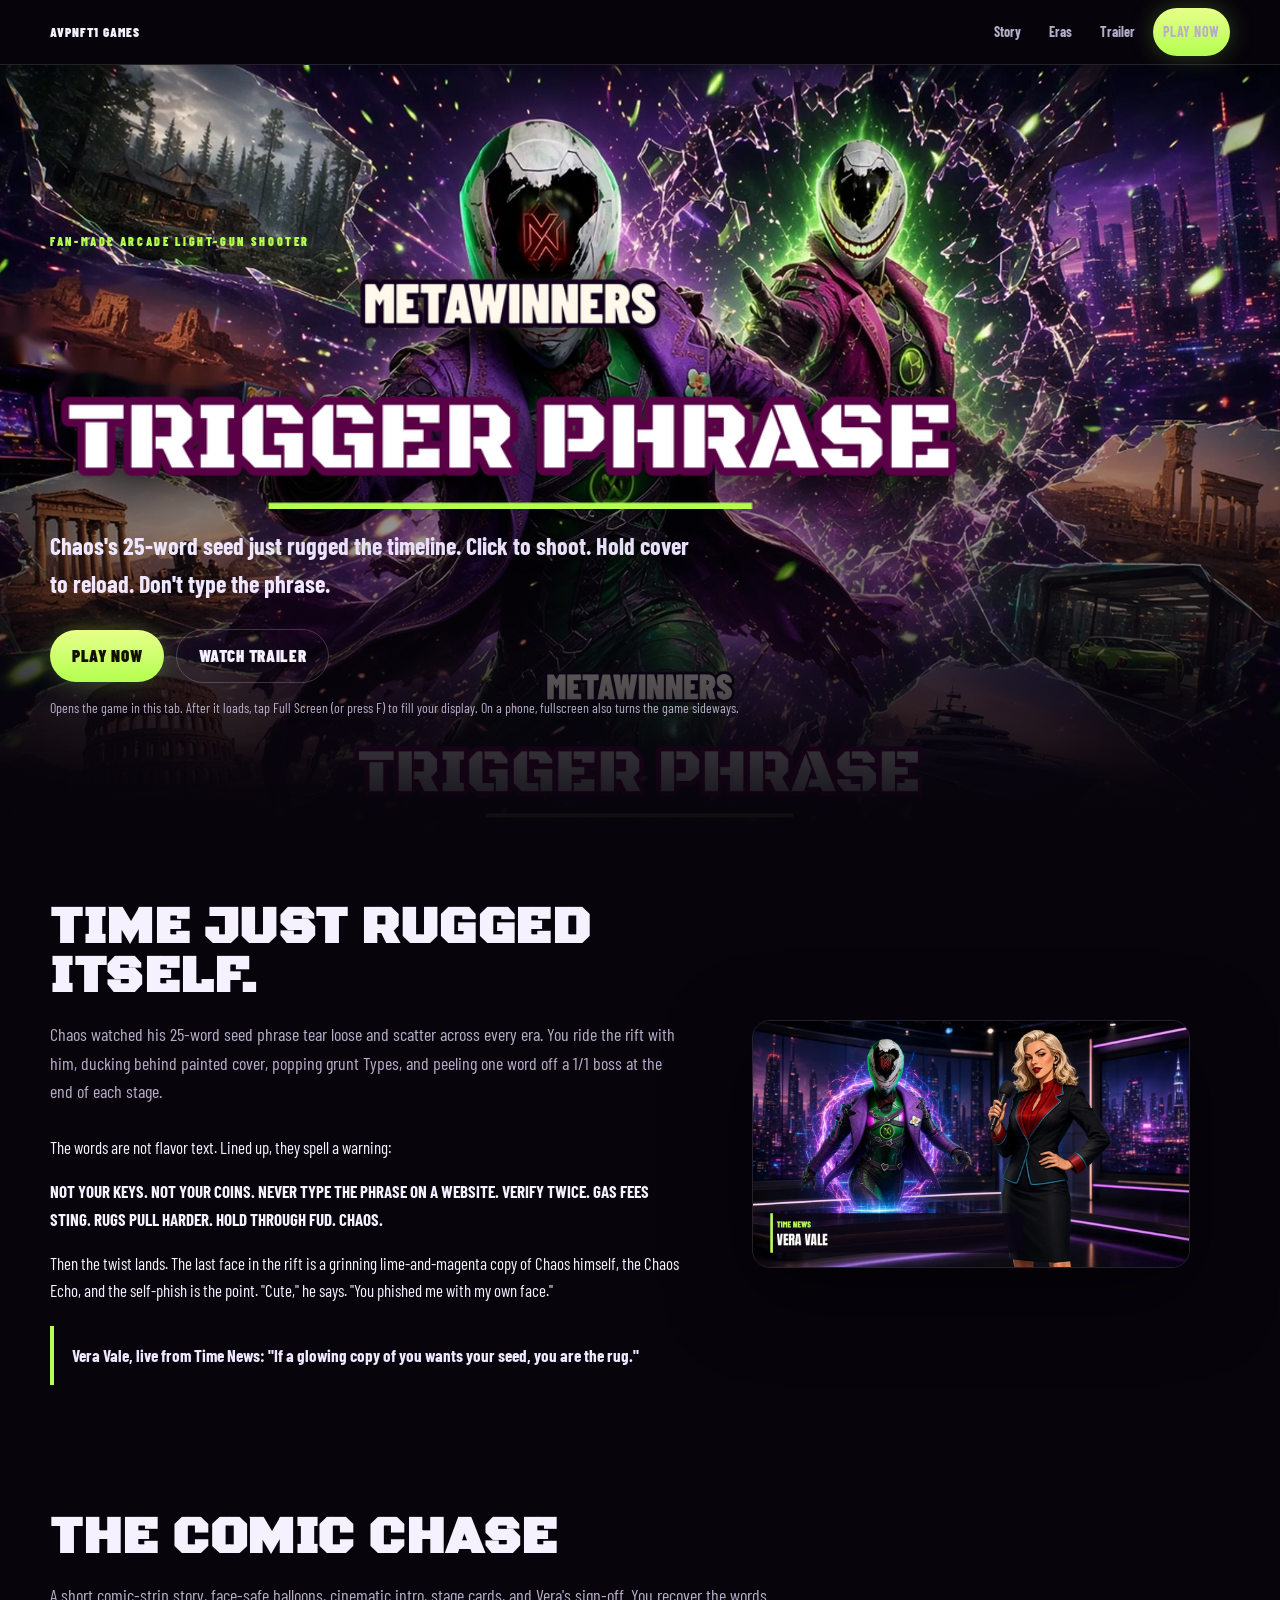
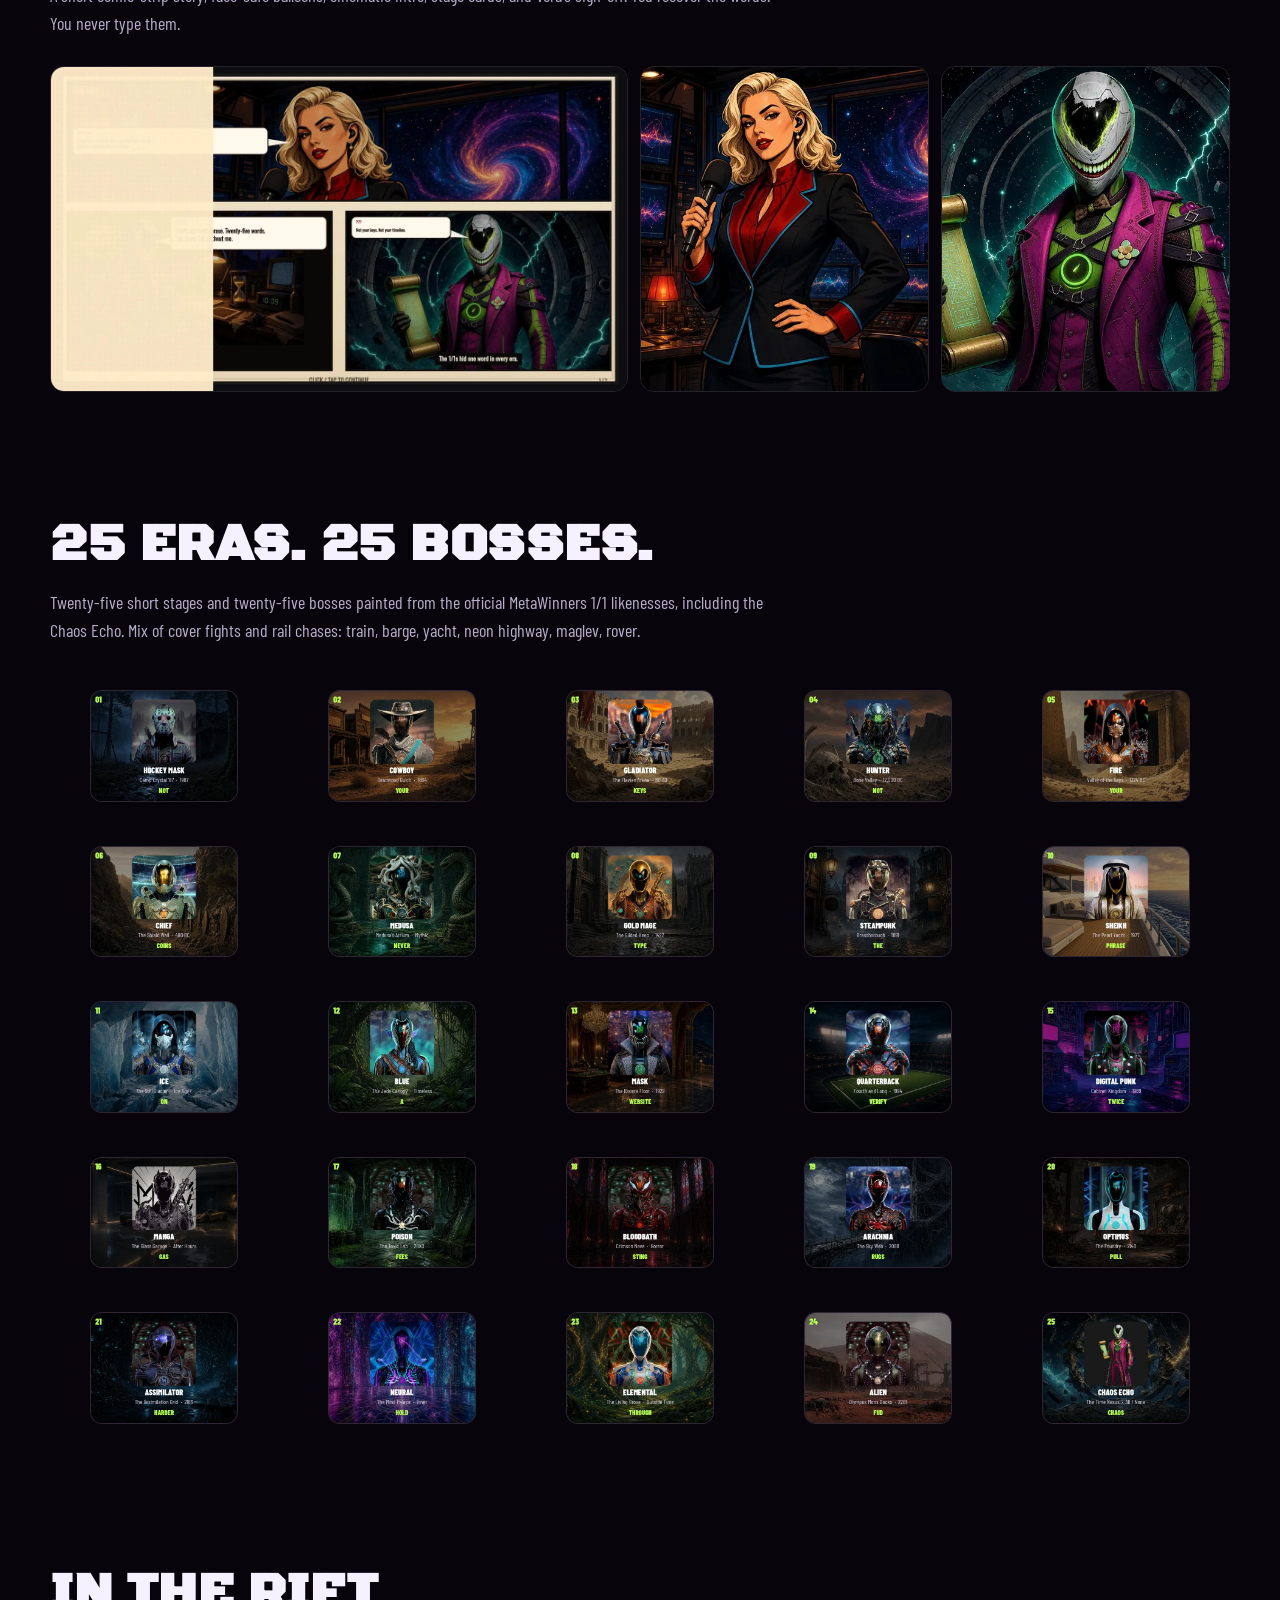
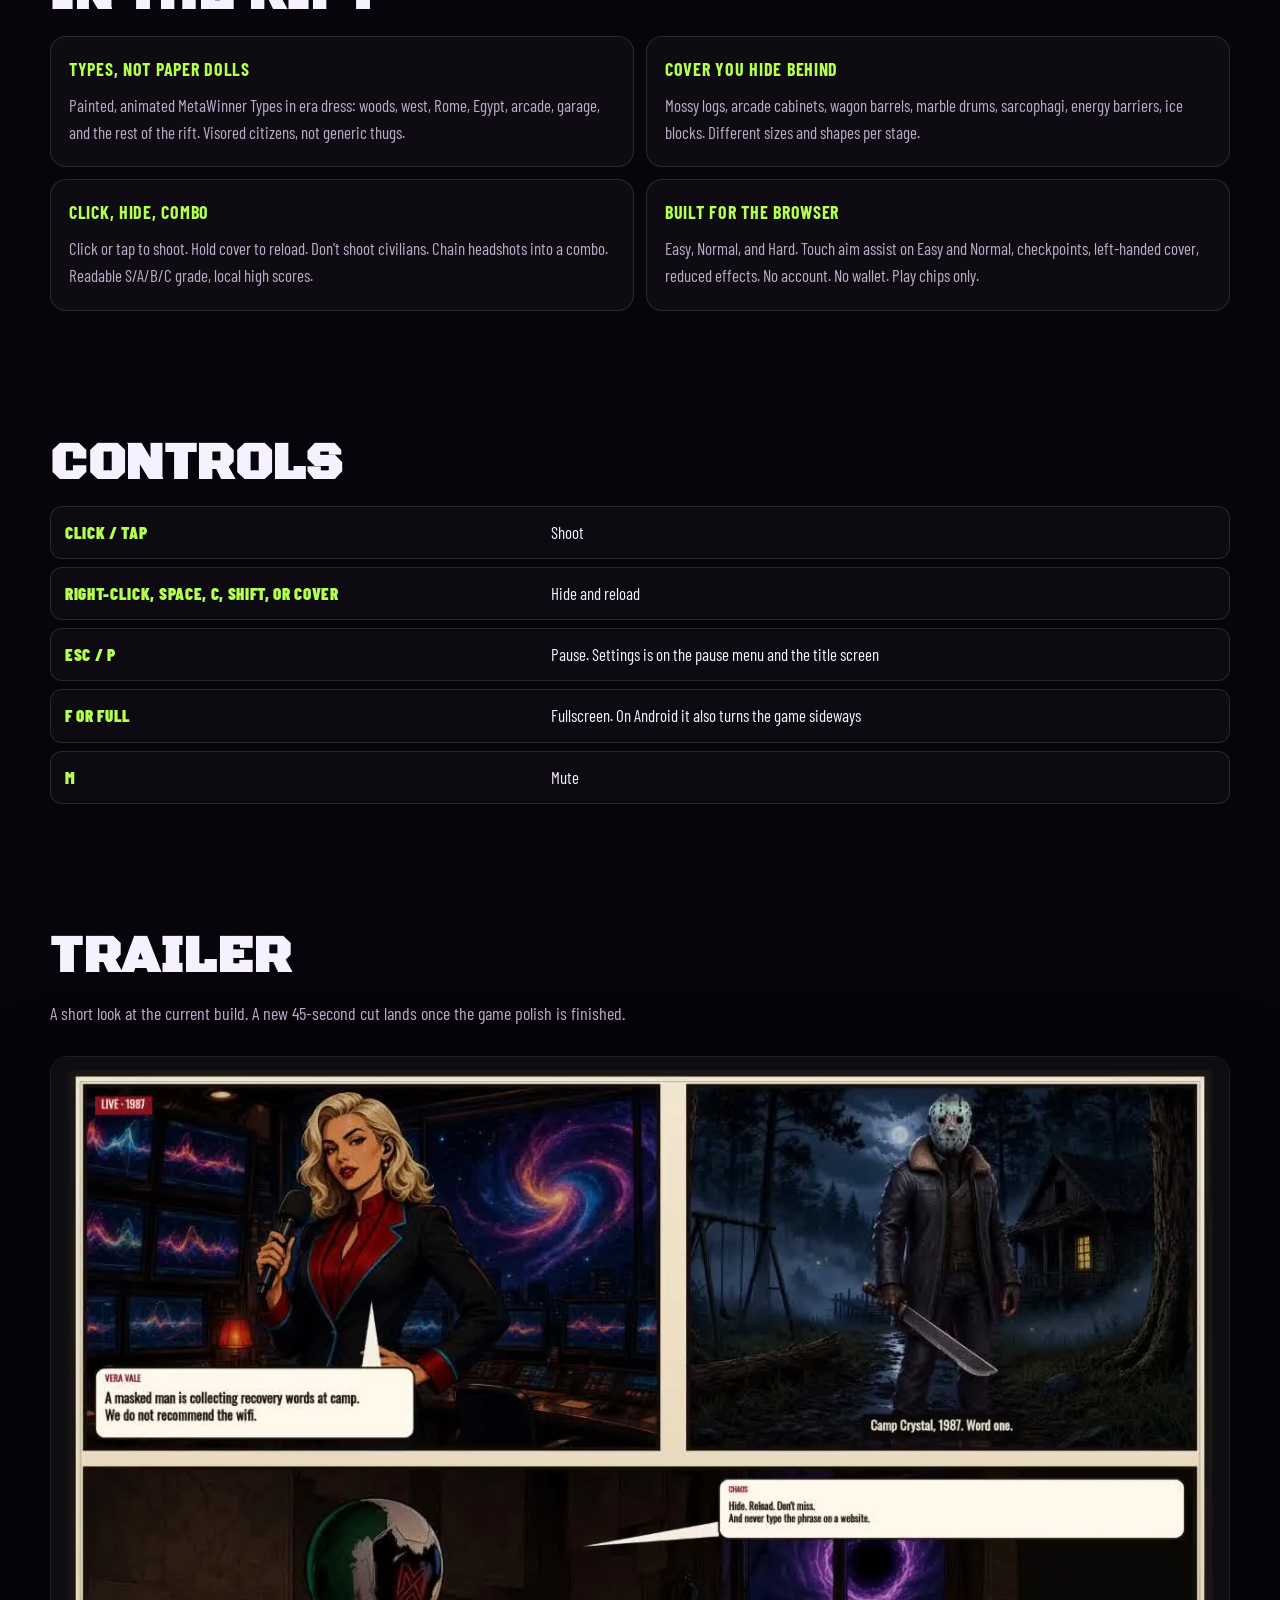
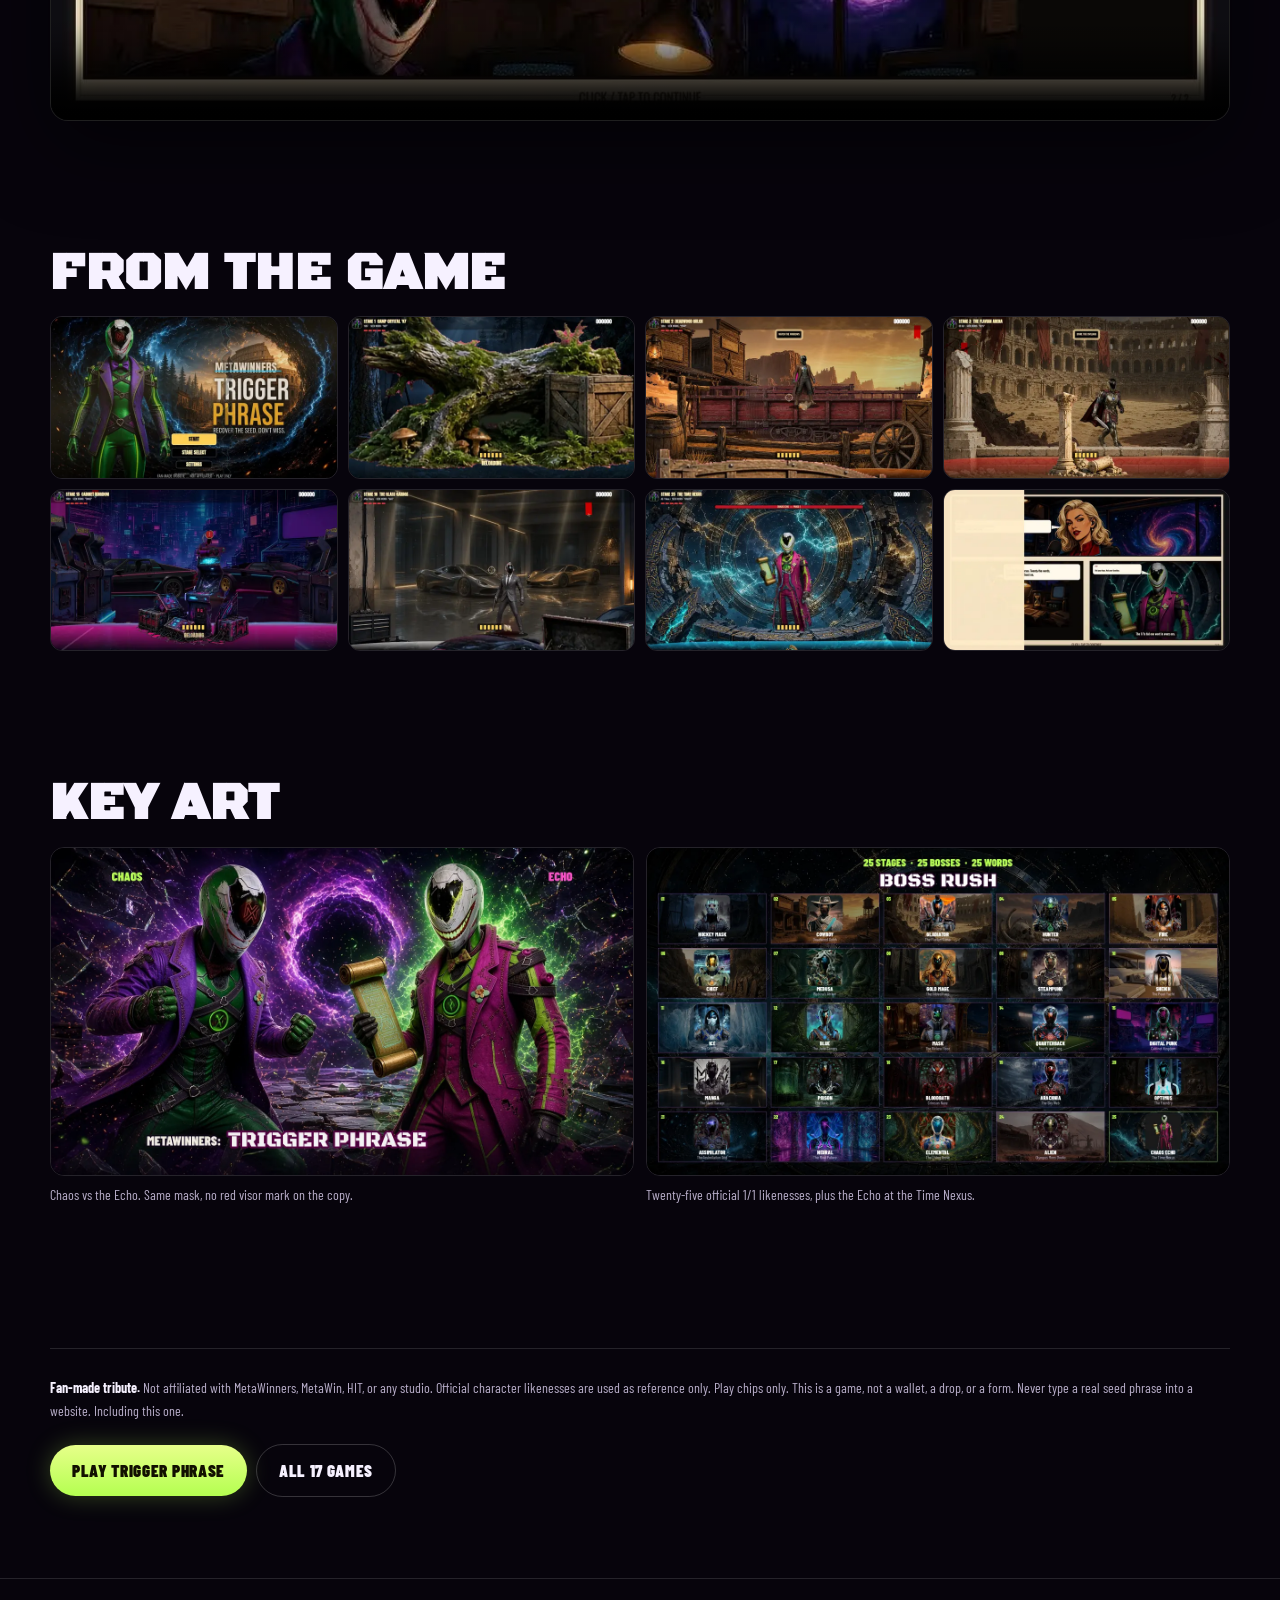
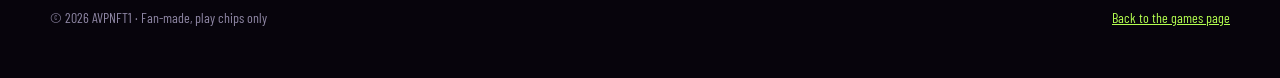
==== about/index.html @ 21bd335f "Add a TRIGGER PHRASE about and trailer host page. Public at /trigger-phrase/about/. New Chaos key ar" ====
<!DOCTYPE html>
<html lang="en">
<head>
<meta charset="utf-8">
<meta name="viewport" content="width=device-width, initial-scale=1">
<title>METAWINNERS: TRIGGER PHRASE — play free in your browser</title>
<meta name="description" content="Chaos's 25-word seed just rugged the timeline. Fan-made old-school arcade light-gun shooter in the browser. Click to shoot. Hold cover to reload. Don't type the phrase.">
<link rel="canonical" href="https://avp86fr-jpg.github.io/trigger-phrase/about/">
<meta name="robots" content="index,follow,max-image-preview:large">
<meta name="theme-color" content="#07040c">
<meta property="og:type" content="website">
<meta property="og:site_name" content="AVPNFT1 Games">
<meta property="og:title" content="METAWINNERS: TRIGGER PHRASE">
<meta property="og:description" content="Chaos's 25-word seed just rugged the timeline. Fan-made arcade light-gun shooter in the browser. Click to shoot. Hold cover to reload. Don't type the phrase.">
<meta property="og:url" content="https://avp86fr-jpg.github.io/trigger-phrase/about/">
<meta property="og:image" content="https://avp86fr-jpg.github.io/trigger-phrase/about/assets/og-1200x630.jpg">
<meta property="og:image:width" content="1200">
<meta property="og:image:height" content="630">
<meta name="twitter:card" content="summary_large_image">
<meta name="twitter:title" content="METAWINNERS: TRIGGER PHRASE">
<meta name="twitter:description" content="Chaos's 25-word seed just rugged the timeline. Fan-made arcade light-gun shooter in the browser. Don't type the phrase.">
<meta name="twitter:image" content="https://avp86fr-jpg.github.io/trigger-phrase/about/assets/og-1200x630.jpg">
<link rel="icon" href="assets/favicon.png">
<link rel="apple-touch-icon" href="assets/favicon.png">
<link rel="stylesheet" href="styles.css">
<script type="application/ld+json">{"@context":"https://schema.org","@type":"VideoGame","name":"METAWINNERS: TRIGGER PHRASE","url":"https://avp86fr-jpg.github.io/trigger-phrase/","description":"Chaos's 25-word seed just rugged the timeline. Fan-made old-school arcade light-gun shooter in the browser. Click to shoot. Hold cover to reload. Don't type the phrase.","genre":["Shooter","Arcade"],"gamePlatform":["Web browser","Mobile browser"],"applicationCategory":"Game","operatingSystem":"Any","author":{"@type":"Person","name":"avpnft1","url":"https://avp86fr-jpg.github.io/"},"image":"https://avp86fr-jpg.github.io/trigger-phrase/about/assets/og-1200x630.jpg","offers":{"@type":"Offer","price":"0","priceCurrency":"USD","availability":"https://schema.org/InStock"}}</script>
</head>
<body>
<a class="skip" href="#play">Skip to play</a>
<header>
  <div class="wrap header-row">
    <a class="brand" href="https://avp86fr-jpg.github.io/">AVPNFT1 Games</a>
    <nav class="nav" aria-label="Page">
      <a href="#story">Story</a>
      <a href="#eras">Eras</a>
      <a href="#trailer">Trailer</a>
      <a class="btn btn-play" href="../" id="play-nav">Play now</a>
    </nav>
  </div>
</header>

<section class="hero" aria-label="Key art">
  <div class="wrap hero-inner">
    <p class="kicker">Fan-made arcade light-gun shooter</p>
    <h1><img src="assets/logo.png" width="800" height="215" alt="METAWINNERS: TRIGGER PHRASE"></h1>
    <p class="tag">Chaos's 25-word seed just rugged the timeline. Click to shoot. Hold cover to reload. Don't type the phrase.</p>
    <div class="hero-actions">
      <a class="btn btn-play" id="play" href="../">Play now</a>
      <a class="btn btn-ghost" href="#trailer">Watch trailer</a>
    </div>
    <p class="hint">Opens the game in this tab. After it loads, tap Full Screen (or press F) to fill your display. On a phone, fullscreen also turns the game sideways.</p>
  </div>
</section>

<main>
<section id="story">
  <div class="wrap story-grid">
    <div>
      <h2>Time just rugged itself.</h2>
      <p class="lede">Chaos watched his 25-word seed phrase tear loose and scatter across every era. You ride the rift with him, ducking behind painted cover, popping grunt Types, and peeling one word off a 1/1 boss at the end of each stage.</p>
      <p>The words are not flavor text. Lined up, they spell a warning:</p>
      <p><strong>NOT YOUR KEYS. NOT YOUR COINS. NEVER TYPE THE PHRASE ON A WEBSITE. VERIFY TWICE. GAS FEES STING. RUGS PULL HARDER. HOLD THROUGH FUD. CHAOS.</strong></p>
      <p>Then the twist lands. The last face in the rift is a grinning lime-and-magenta copy of Chaos himself, the Chaos Echo, and the self-phish is the point. "Cute," he says. "You phished me with my own face."</p>
      <p class="quote">Vera Vale, live from Time News: "If a glowing copy of you wants your seed, you are the rug."</p>
    </div>
    <figure class="story-art">
      <img src="assets/art-vera-news.webp" width="1280" height="720" alt="Vera Vale of Time News reports as Chaos steps out of a holographic rift." loading="lazy" decoding="async">
    </figure>
  </div>
</section>

<section id="comic">
  <div class="wrap">
    <h2>The comic chase</h2>
    <p class="lede">A short comic-strip story, face-safe balloons, cinematic intro, stage cards, and Vera's sign-off. You recover the words. You never type them.</p>
    <div class="comic">
      <img src="assets/ss-comic.webp" srcset="assets/ss-comic-640.webp 640w, assets/ss-comic.webp 1280w" sizes="(min-width:700px) 60vw, 92vw" width="1280" height="720" alt="In-game comic page from TRIGGER PHRASE." loading="lazy" decoding="async">
      <img src="assets/bg_comic_news.webp" width="960" height="540" alt="Time News comic plate with Vera Vale." loading="lazy" decoding="async">
      <img src="assets/bg_comic_echo.webp" width="960" height="540" alt="The Chaos Echo in the rift, a corrupted mirror of Chaos." loading="lazy" decoding="async">
    </div>
  </div>
</section>

<section id="eras">
  <div class="wrap">
    <h2>25 eras. 25 bosses.</h2>
    <p class="lede">Twenty-five short stages and twenty-five bosses painted from the official MetaWinners 1/1 likenesses, including the Chaos Echo. Mix of cover fights and rail chases: train, barge, yacht, neon highway, maglev, rover.</p>
    <ul class="era-grid">
<li>
  <figure>
    <img src="assets/eras/era-01.webp" width="480" height="360" alt="Stage 1: Camp Crystal '87 (1987). Boss: Hockey Mask. Word: NOT." loading="lazy" decoding="async">
  </figure>
</li>
<li>
  <figure>
    <img src="assets/eras/era-02.webp" width="480" height="360" alt="Stage 2: Deadwood Gulch (1884). Boss: Cowboy. Word: YOUR." loading="lazy" decoding="async">
  </figure>
</li>
<li>
  <figure>
    <img src="assets/eras/era-03.webp" width="480" height="360" alt="Stage 3: The Flavian Arena (80 AD). Boss: Gladiator. Word: KEYS." loading="lazy" decoding="async">
  </figure>
</li>
<li>
  <figure>
    <img src="assets/eras/era-04.webp" width="480" height="360" alt="Stage 4: Bone Valley (12,000 BC). Boss: Hunter. Word: NOT." loading="lazy" decoding="async">
  </figure>
</li>
<li>
  <figure>
    <img src="assets/eras/era-05.webp" width="480" height="360" alt="Stage 5: Valley of the Keys (1324 BC). Boss: Fire. Word: YOUR." loading="lazy" decoding="async">
  </figure>
</li>
<li>
  <figure>
    <img src="assets/eras/era-06.webp" width="480" height="360" alt="Stage 6: The Shield Wall (480 BC). Boss: Chief. Word: COINS." loading="lazy" decoding="async">
  </figure>
</li>
<li>
  <figure>
    <img src="assets/eras/era-07.webp" width="480" height="360" alt="Stage 7: Medusa's Atrium (Mythic). Boss: Medusa. Word: NEVER." loading="lazy" decoding="async">
  </figure>
</li>
<li>
  <figure>
    <img src="assets/eras/era-08.webp" width="480" height="360" alt="Stage 8: The Gilded Keep (1422). Boss: Gold Mage. Word: TYPE." loading="lazy" decoding="async">
  </figure>
</li>
<li>
  <figure>
    <img src="assets/eras/era-09.webp" width="480" height="360" alt="Stage 9: Brassborough (1891). Boss: Steampunk. Word: THE." loading="lazy" decoding="async">
  </figure>
</li>
<li>
  <figure>
    <img src="assets/eras/era-10.webp" width="480" height="360" alt="Stage 10: The Pearl Yacht (1977). Boss: Sheikh. Word: PHRASE." loading="lazy" decoding="async">
  </figure>
</li>
<li>
  <figure>
    <img src="assets/eras/era-11.webp" width="480" height="360" alt="Stage 11: The Still Glacier (Ice Age+). Boss: Ice. Word: ON." loading="lazy" decoding="async">
  </figure>
</li>
<li>
  <figure>
    <img src="assets/eras/era-12.webp" width="480" height="360" alt="Stage 12: The Jade Canopy (Timeless). Boss: Blue. Word: A." loading="lazy" decoding="async">
  </figure>
</li>
<li>
  <figure>
    <img src="assets/eras/era-13.webp" width="480" height="360" alt="Stage 13: The Riviera Floor (1929). Boss: Mask. Word: WEBSITE." loading="lazy" decoding="async">
  </figure>
</li>
<li>
  <figure>
    <img src="assets/eras/era-14.webp" width="480" height="360" alt="Stage 14: Fourth and Long (1994). Boss: Quarterback. Word: VERIFY." loading="lazy" decoding="async">
  </figure>
</li>
<li>
  <figure>
    <img src="assets/eras/era-15.webp" width="480" height="360" alt="Stage 15: Cabinet Kingdom (1989). Boss: Digital Punk. Word: TWICE." loading="lazy" decoding="async">
  </figure>
</li>
<li>
  <figure>
    <img src="assets/eras/era-16.webp" width="480" height="360" alt="Stage 16: The Glass Garage (After Hours). Boss: Manga. Word: GAS." loading="lazy" decoding="async">
  </figure>
</li>
<li>
  <figure>
    <img src="assets/eras/era-17.webp" width="480" height="360" alt="Stage 17: The Toxic Lab (20XX). Boss: Poison. Word: FEES." loading="lazy" decoding="async">
  </figure>
</li>
<li>
  <figure>
    <img src="assets/eras/era-18.webp" width="480" height="360" alt="Stage 18: Crimson Nave (Horror). Boss: Bloodbath. Word: STING." loading="lazy" decoding="async">
  </figure>
</li>
<li>
  <figure>
    <img src="assets/eras/era-19.webp" width="480" height="360" alt="Stage 19: The Sky Web (2088). Boss: Arachnia. Word: RUGS." loading="lazy" decoding="async">
  </figure>
</li>
<li>
  <figure>
    <img src="assets/eras/era-20.webp" width="480" height="360" alt="Stage 20: The Foundry (2140). Boss: Optimus. Word: PULL." loading="lazy" decoding="async">
  </figure>
</li>
<li>
  <figure>
    <img src="assets/eras/era-21.webp" width="480" height="360" alt="Stage 21: The Assimilation Grid (2166). Boss: Assimilator. Word: HARDER." loading="lazy" decoding="async">
  </figure>
</li>
<li>
  <figure>
    <img src="assets/eras/era-22.webp" width="480" height="360" alt="Stage 22: The Mind Palace (Inner). Boss: Neural. Word: HOLD." loading="lazy" decoding="async">
  </figure>
</li>
<li>
  <figure>
    <img src="assets/eras/era-23.webp" width="480" height="360" alt="Stage 23: The Living Grove (Outside Time). Boss: Elemental. Word: THROUGH." loading="lazy" decoding="async">
  </figure>
</li>
<li>
  <figure>
    <img src="assets/eras/era-24.webp" width="480" height="360" alt="Stage 24: Olympus Mons Docks (2281). Boss: Alien. Word: FUD." loading="lazy" decoding="async">
  </figure>
</li>
<li>
  <figure>
    <img src="assets/eras/era-25.webp" width="480" height="360" alt="Stage 25: The Time Nexus (All / None). Boss: Chaos Echo. Word: CHAOS." loading="lazy" decoding="async">
  </figure>
</li>
    </ul>
  </div>
</section>

<section id="features">
  <div class="wrap">
    <h2>In the rift</h2>
    <div class="feat">
      <article><h3>Types, not paper dolls</h3><p>Painted, animated MetaWinner Types in era dress: woods, west, Rome, Egypt, arcade, garage, and the rest of the rift. Visored citizens, not generic thugs.</p></article>
      <article><h3>Cover you hide behind</h3><p>Mossy logs, arcade cabinets, wagon barrels, marble drums, sarcophagi, energy barriers, ice blocks. Different sizes and shapes per stage.</p></article>
      <article><h3>Click, hide, combo</h3><p>Click or tap to shoot. Hold cover to reload. Don't shoot civilians. Chain headshots into a combo. Readable S/A/B/C grade, local high scores.</p></article>
      <article><h3>Built for the browser</h3><p>Easy, Normal, and Hard. Touch aim assist on Easy and Normal, checkpoints, left-handed cover, reduced effects. No account. No wallet. Play chips only.</p></article>
    </div>
  </div>
</section>

<section id="controls">
  <div class="wrap">
    <h2>Controls</h2>
    <div class="controls">
      <div><b>Click / tap</b><span>Shoot</span></div>
      <div><b>Right-click, Space, C, Shift, or COVER</b><span>Hide and reload</span></div>
      <div><b>Esc / P</b><span>Pause. Settings is on the pause menu and the title screen</span></div>
      <div><b>F or FULL</b><span>Fullscreen. On Android it also turns the game sideways</span></div>
      <div><b>M</b><span>Mute</span></div>
    </div>
  </div>
</section>

<section id="trailer">
  <div class="wrap">
    <h2>Trailer</h2>
    <p class="lede">A short look at the current build. A new 45-second cut lands once the game polish is finished.</p>
    <div class="trailer-wrap">
      <video controls playsinline preload="metadata" poster="assets/trailer-poster.webp" width="1280" height="720">
        <source src="assets/trailer.mp4" type="video/mp4">
        Your browser cannot play this trailer. <a href="assets/trailer.mp4">Download the MP4</a>.
      </video>
    </div>
  </div>
</section>

<section id="screens">
  <div class="wrap">
    <h2>From the game</h2>
    <div class="shots">
      <a href="assets/ss-title.webp"><img src="assets/ss-title-640.webp" width="640" height="360" alt="Title screen" loading="lazy" decoding="async"></a>
      <a href="assets/ss-woods.webp"><img src="assets/ss-woods-640.webp" width="640" height="360" alt="Camp Crystal woods stage" loading="lazy" decoding="async"></a>
      <a href="assets/ss-west.webp"><img src="assets/ss-west-640.webp" width="640" height="360" alt="Deadwood Gulch rail chase" loading="lazy" decoding="async"></a>
      <a href="assets/ss-rome.webp"><img src="assets/ss-rome-640.webp" width="640" height="360" alt="The Flavian Arena" loading="lazy" decoding="async"></a>
      <a href="assets/ss-arcade.webp"><img src="assets/ss-arcade-640.webp" width="640" height="360" alt="Cabinet Kingdom neon highway" loading="lazy" decoding="async"></a>
      <a href="assets/ss-garage.webp"><img src="assets/ss-garage-640.webp" width="640" height="360" alt="The Glass Garage" loading="lazy" decoding="async"></a>
      <a href="assets/ss-echo.webp"><img src="assets/ss-echo-640.webp" width="640" height="360" alt="The Chaos Echo final fight" loading="lazy" decoding="async"></a>
      <a href="assets/ss-comic.webp"><img src="assets/ss-comic-640.webp" width="640" height="360" alt="Comic story page" loading="lazy" decoding="async"></a>
    </div>
  </div>
</section>

<section id="art">
  <div class="wrap">
    <h2>Key art</h2>
    <div class="art-row">
      <figure>
        <img src="assets/art-vs-echo.webp" width="1280" height="720" alt="Chaos faces the Chaos Echo across a shattered time nexus." loading="lazy" decoding="async">
        <figcaption>Chaos vs the Echo. Same mask, no red visor mark on the copy.</figcaption>
      </figure>
      <figure>
        <img src="assets/art-boss-rush.webp" width="1280" height="720" alt="Collage of all twenty-five stage bosses." loading="lazy" decoding="async">
        <figcaption>Twenty-five official 1/1 likenesses, plus the Echo at the Time Nexus.</figcaption>
      </figure>
    </div>
  </div>
</section>

<section>
  <div class="wrap">
    <p class="disclaimer"><strong>Fan-made tribute.</strong> Not affiliated with MetaWinners, MetaWin, HIT, or any studio. Official character likenesses are used as reference only. Play chips only. This is a game, not a wallet, a drop, or a form. Never type a real seed phrase into a website. Including this one.</p>
    <p style="margin-top:22px"><a class="btn btn-play" href="../">Play TRIGGER PHRASE</a> &nbsp; <a class="btn btn-ghost" href="https://avp86fr-jpg.github.io/">All 17 games</a></p>
  </div>
</section>
</main>

<footer>
  <div class="wrap foot">
    <span>© 2026 AVPNFT1 · Fan-made, play chips only</span>
    <a href="https://avp86fr-jpg.github.io/">Back to the games page</a>
  </div>
</footer>
</body>
</html>
---- about/styles.css ----
/* METAWINNERS: TRIGGER PHRASE host page */
@font-face{font-family:BlackOps;src:url("assets/fonts/blackops.woff2") format("woff2");font-weight:400;font-display:swap}
@font-face{font-family:BarlowC;src:url("assets/fonts/barlow-regular.woff2") format("woff2");font-weight:400;font-display:swap}
@font-face{font-family:BarlowC;src:url("assets/fonts/barlow-bold.woff2") format("woff2");font-weight:700;font-display:swap}
@font-face{font-family:BarlowC;src:url("assets/fonts/barlow-black.woff2") format("woff2");font-weight:900;font-display:swap}
@font-face{font-family:Anton;src:url("assets/fonts/anton.woff2") format("woff2");font-weight:400;font-display:swap}

:root{
  --bg:#07040c;
  --ink:#f6f1ff;
  --muted:#b7adc8;
  --lime:#b4ff50;
  --magenta:#ff4ec8;
  --purple:#6b1d8a;
  --panel:#12081c;
  --stroke:#ffffff1f;
  --gold:#ffd056;
}
*{box-sizing:border-box}
html{scroll-behavior:smooth}
html,body{margin:0;padding:0;background:var(--bg);color:var(--ink);font:400 17px/1.6 BarlowC,system-ui,sans-serif}
img,video{max-width:100%;height:auto;display:block}
a{color:var(--lime)}
a:hover{color:#fff}
a:focus-visible{outline:3px solid var(--lime);outline-offset:4px;border-radius:8px}
.skip{position:absolute;left:-999px;top:8px;background:var(--lime);color:#111;padding:8px 14px;font-weight:800;z-index:20}
.skip:focus{left:8px}
.wrap{width:min(1180px,calc(100% - 32px));margin:0 auto}

header{
  position:sticky;top:0;z-index:10;
  backdrop-filter:blur(14px);
  background:#07040ccc;
  border-bottom:1px solid var(--stroke);
}
.header-row{display:flex;align-items:center;justify-content:space-between;gap:12px;min-height:64px}
.brand{display:flex;align-items:center;gap:10px;text-decoration:none;color:var(--ink);font-weight:900;letter-spacing:.08em;text-transform:uppercase;font-size:13px}
.brand img{height:28px;width:auto}
.nav{display:flex;gap:8px;flex-wrap:wrap;align-items:center}
.nav a{text-decoration:none;color:var(--muted);font-weight:700;font-size:14px;padding:8px 10px}
.nav a:hover{color:var(--ink)}
.btn{
  display:inline-flex;align-items:center;justify-content:center;
  min-height:48px;padding:12px 22px;border-radius:999px;
  text-decoration:none;font-weight:900;letter-spacing:.04em;text-transform:uppercase;
  border:0;cursor:pointer;
}
.btn-play{background:linear-gradient(#e7ff8a,var(--lime));color:#121000;box-shadow:0 0 24px #b4ff5040}
.btn-play:hover{filter:brightness(1.08);color:#121000}
.btn-ghost{border:1px solid #ffffff30;color:var(--ink);background:transparent}

/* HERO */
.hero{
  position:relative;min-height:86vh;display:grid;align-items:end;
  background:#000 center/cover no-repeat;
  background-image:linear-gradient(180deg,#0000 30%,#07040c 100%),url("assets/hero-960.webp");
}
@media(min-width:800px){
  .hero{background-image:linear-gradient(180deg,#0000 35%,#07040c 100%),url("assets/hero-1920.webp")}
}
.hero-inner{padding:48px 0 56px}
.kicker{color:var(--lime);font-weight:900;letter-spacing:.22em;text-transform:uppercase;font-size:12px;margin:0 0 10px}
.hero h1{margin:0;max-width:920px}
.hero h1 img{width:min(920px,100%);height:auto;filter:drop-shadow(0 8px 24px #000a)}
.tag{max-width:640px;font-size:clamp(18px,2.4vw,24px);color:#efe7ff;margin:18px 0 26px;font-weight:700}
.hero-actions{display:flex;gap:12px;flex-wrap:wrap;align-items:center}
.hint{margin:14px 0 0;color:var(--muted);font-size:14px}

section{padding:64px 0}
h2{
  font-family:BlackOps,Anton,sans-serif;
  font-size:clamp(28px,5vw,52px);
  line-height:.95;margin:0 0 18px;text-transform:uppercase;letter-spacing:.01em;
}
.lede{color:var(--muted);max-width:720px;margin:0 0 28px;font-size:18px}
.story-grid{display:grid;gap:28px}
@media(min-width:860px){.story-grid{grid-template-columns:1.1fr .9fr;align-items:center}}
.story-art{border-radius:18px;border:1px solid var(--stroke);overflow:hidden;box-shadow:0 24px 80px #0008}
.quote{margin:22px 0 0;padding:16px 18px;border-left:4px solid var(--lime);color:#efe7ff;font-weight:700}

.comic{display:grid;gap:12px}
@media(min-width:700px){.comic{grid-template-columns:2fr 1fr 1fr}}
.comic img{width:100%;height:100%;object-fit:cover;border-radius:14px;border:1px solid var(--stroke);min-height:160px}

.era-grid{list-style:none;margin:0;padding:0;display:grid;gap:10px;grid-template-columns:repeat(2,1fr)}
@media(min-width:700px){.era-grid{grid-template-columns:repeat(3,1fr)}}
@media(min-width:1100px){.era-grid{grid-template-columns:repeat(5,1fr)}}
.era-grid img{width:100%;border-radius:12px;border:1px solid var(--stroke);background:#110816}

.feat{display:grid;gap:12px}
@media(min-width:720px){.feat{grid-template-columns:1fr 1fr}}
.feat article{background:#ffffff08;border:1px solid var(--stroke);border-radius:16px;padding:18px 18px 8px}
.feat h3{margin:0 0 8px;font-size:18px;letter-spacing:.04em;text-transform:uppercase;color:var(--lime)}
.feat p{margin:0 0 12px;color:var(--muted)}

.controls{display:grid;gap:8px}
.controls div{display:grid;grid-template-columns:1fr 1.4fr;gap:12px;padding:12px 14px;border:1px solid var(--stroke);border-radius:12px;background:#ffffff07}
.controls b{color:var(--lime);font-family:BarlowC,sans-serif;font-weight:900;text-transform:uppercase;letter-spacing:.04em}

.trailer-wrap{border-radius:18px;overflow:hidden;border:1px solid var(--stroke);background:#000;box-shadow:0 24px 80px #0008}
.trailer-wrap video{width:100%;aspect-ratio:16/9;background:#000}

.shots{display:grid;gap:10px;grid-template-columns:1fr 1fr}
@media(min-width:800px){.shots{grid-template-columns:repeat(4,1fr)}}
.shots a{border-radius:12px;overflow:hidden;border:1px solid var(--stroke)}
.shots img{width:100%;height:100%;object-fit:cover;aspect-ratio:16/9}

.art-row{display:grid;gap:12px}
@media(min-width:800px){.art-row{grid-template-columns:1fr 1fr}}
.art-row figure{margin:0}
.art-row img{width:100%;border-radius:14px;border:1px solid var(--stroke)}
.art-row figcaption{color:var(--muted);font-size:14px;margin-top:8px}

.disclaimer{font-size:14px;color:var(--muted);border-top:1px solid var(--stroke);padding-top:28px}
.disclaimer strong{color:var(--ink)}

footer{border-top:1px solid var(--stroke);padding:28px 0 48px;color:#8e86a4;font-size:14px}
.foot{display:flex;justify-content:space-between;gap:16px;flex-wrap:wrap}

@media (prefers-reduced-motion:reduce){html{scroll-behavior:auto}}
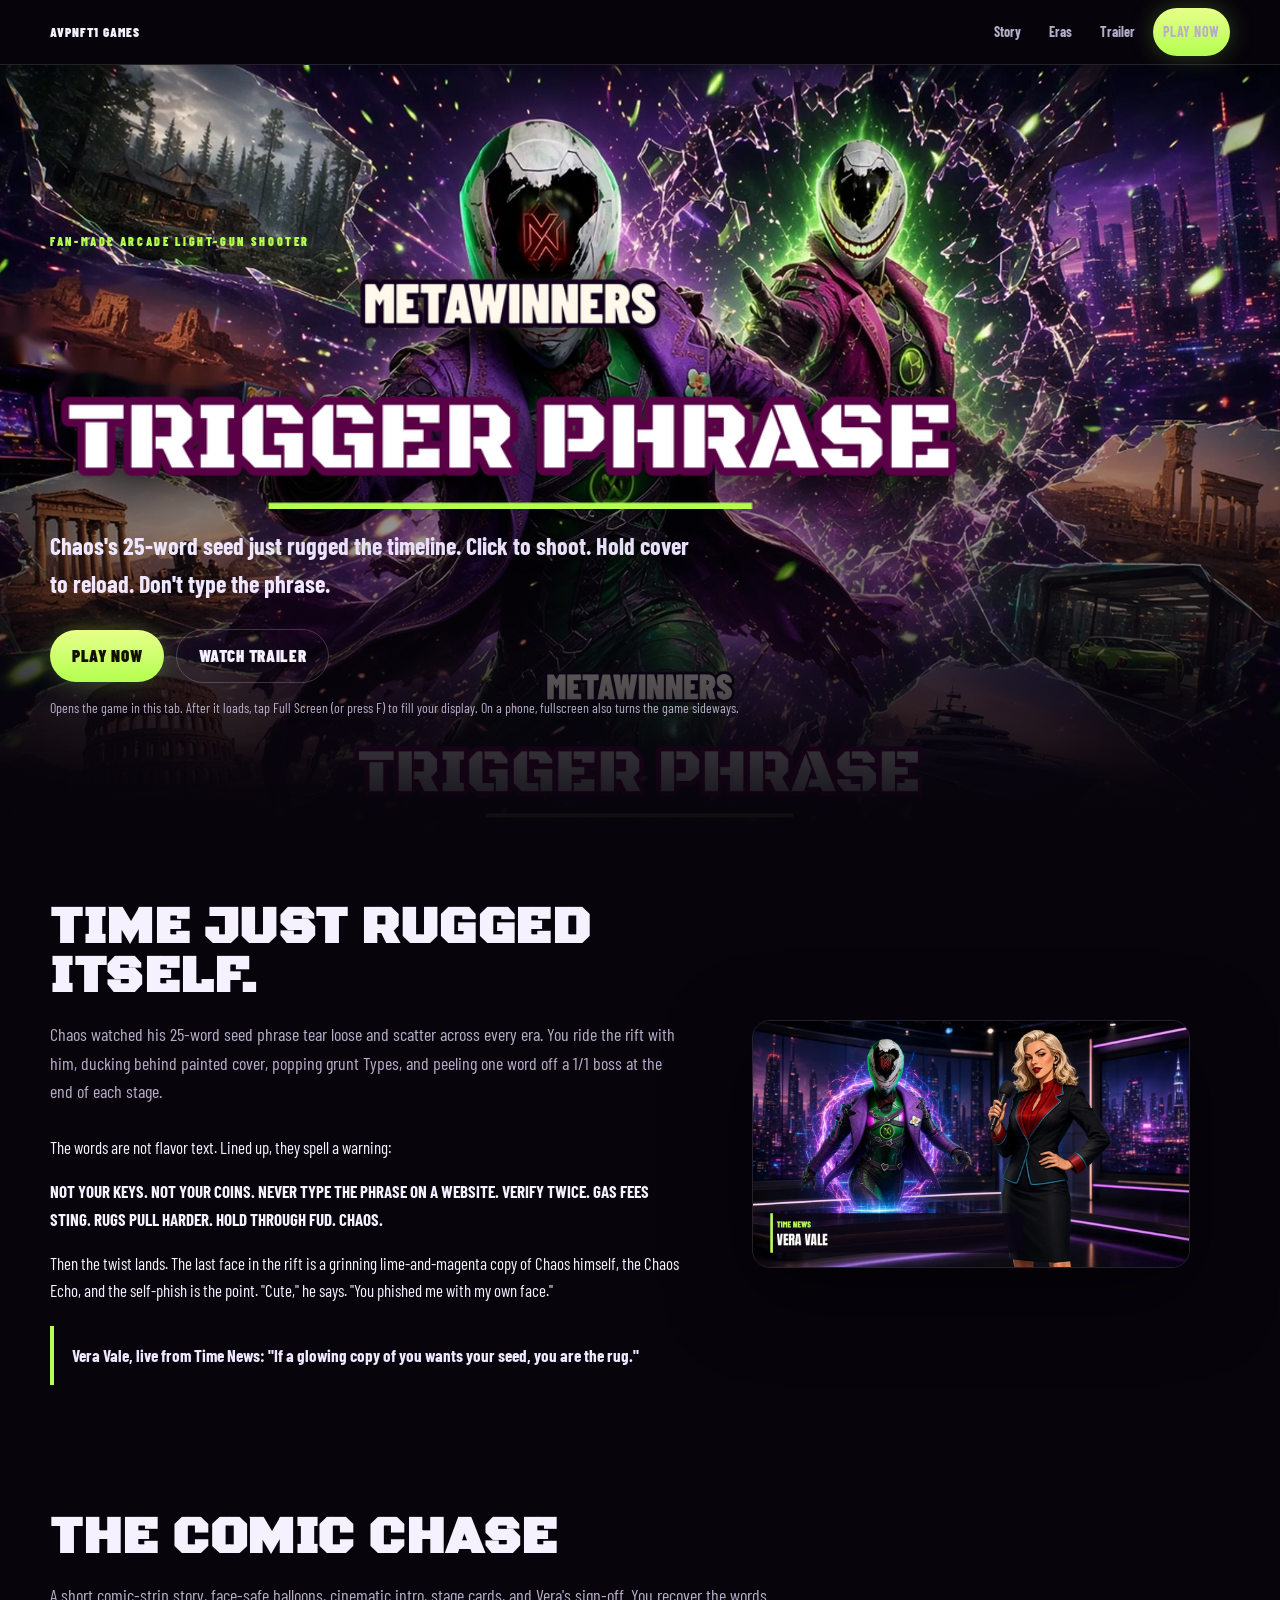
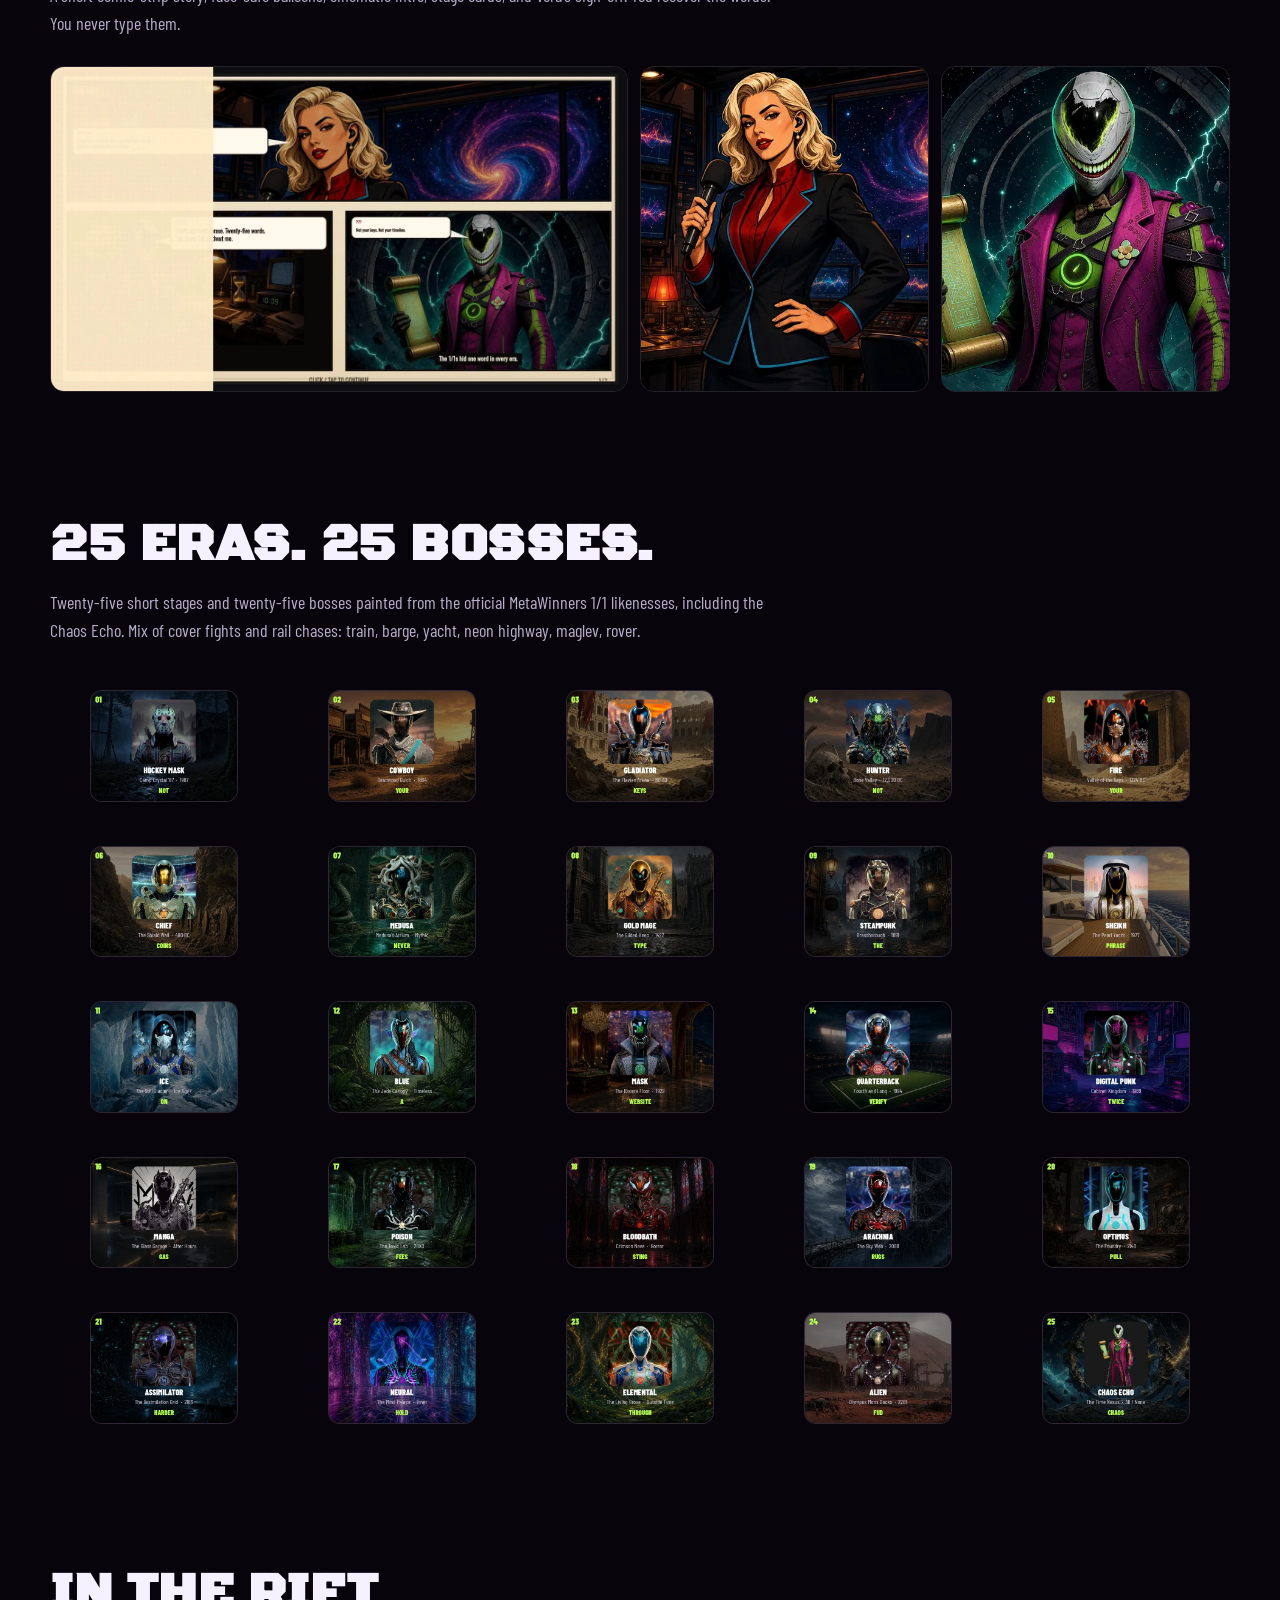
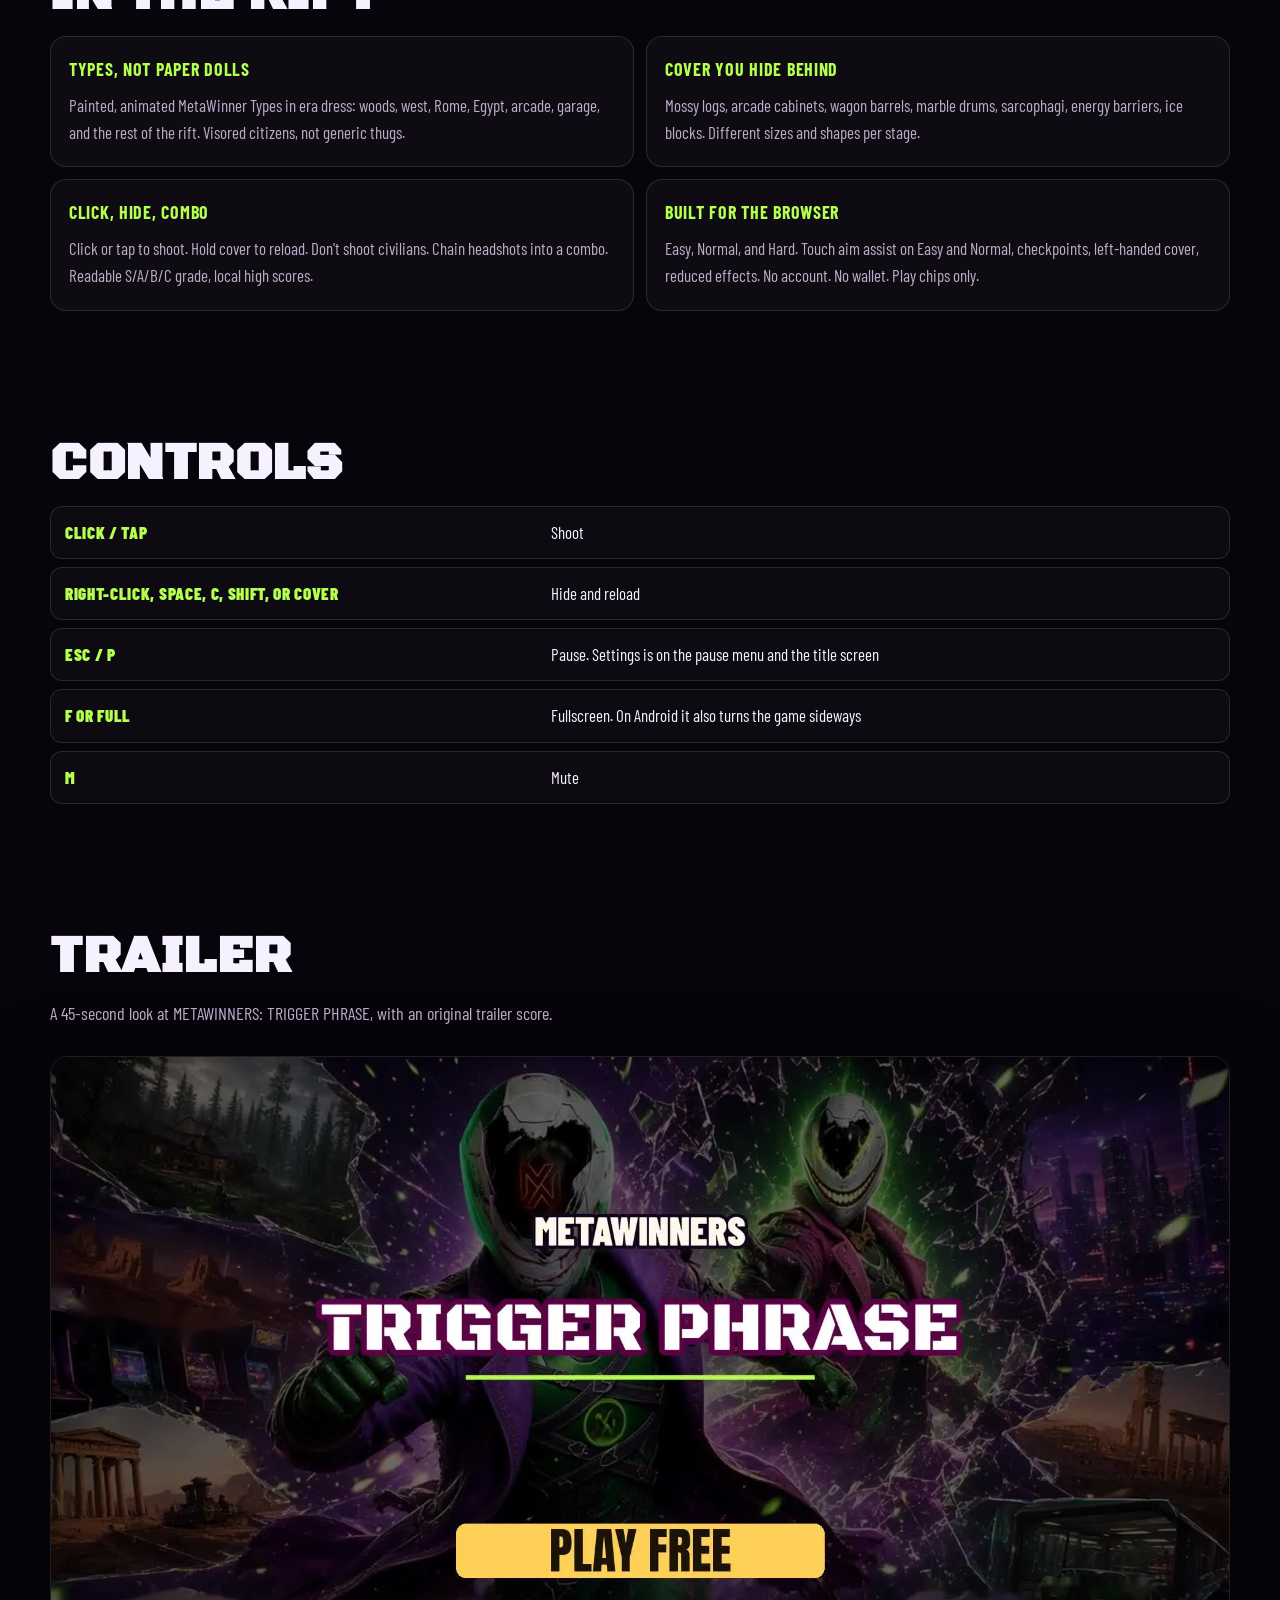
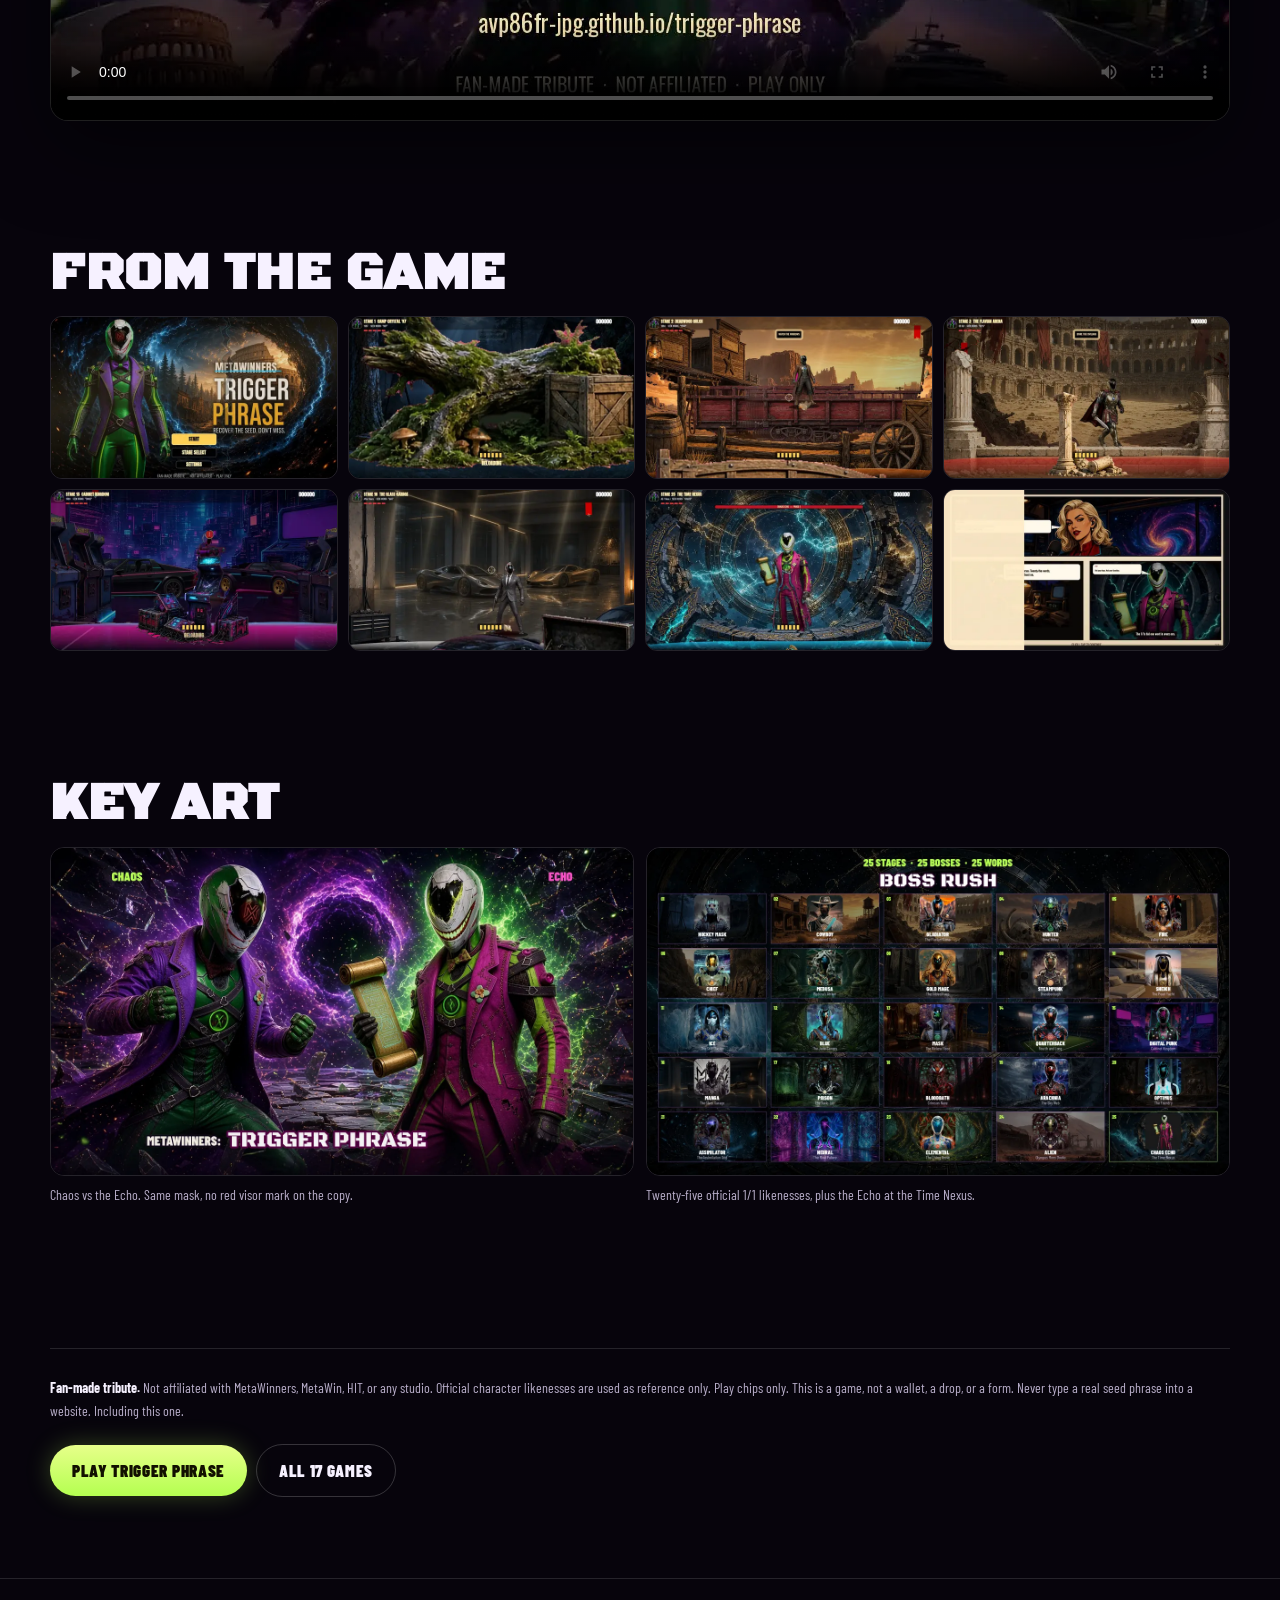
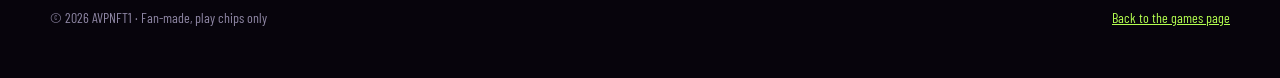
==== commit b69ef70b: "Add a 45-second TRIGGER PHRASE trailer with original score. Swap the silent 720p about-page clip for" ====
--- a/about/index.html
+++ b/about/index.html
@@ -243,9 +243,9 @@
 <section id="trailer">
   <div class="wrap">
     <h2>Trailer</h2>
-    <p class="lede">A short look at the current build. A new 45-second cut lands once the game polish is finished.</p>
+    <p class="lede">A 45-second look at METAWINNERS: TRIGGER PHRASE, with an original trailer score.</p>
     <div class="trailer-wrap">
-      <video controls playsinline preload="metadata" poster="assets/trailer-poster.webp" width="1280" height="720">
+      <video controls playsinline preload="metadata" poster="assets/trailer-poster.webp" width="1920" height="1080">
         <source src="assets/trailer.mp4" type="video/mp4">
         Your browser cannot play this trailer. <a href="assets/trailer.mp4">Download the MP4</a>.
       </video>
